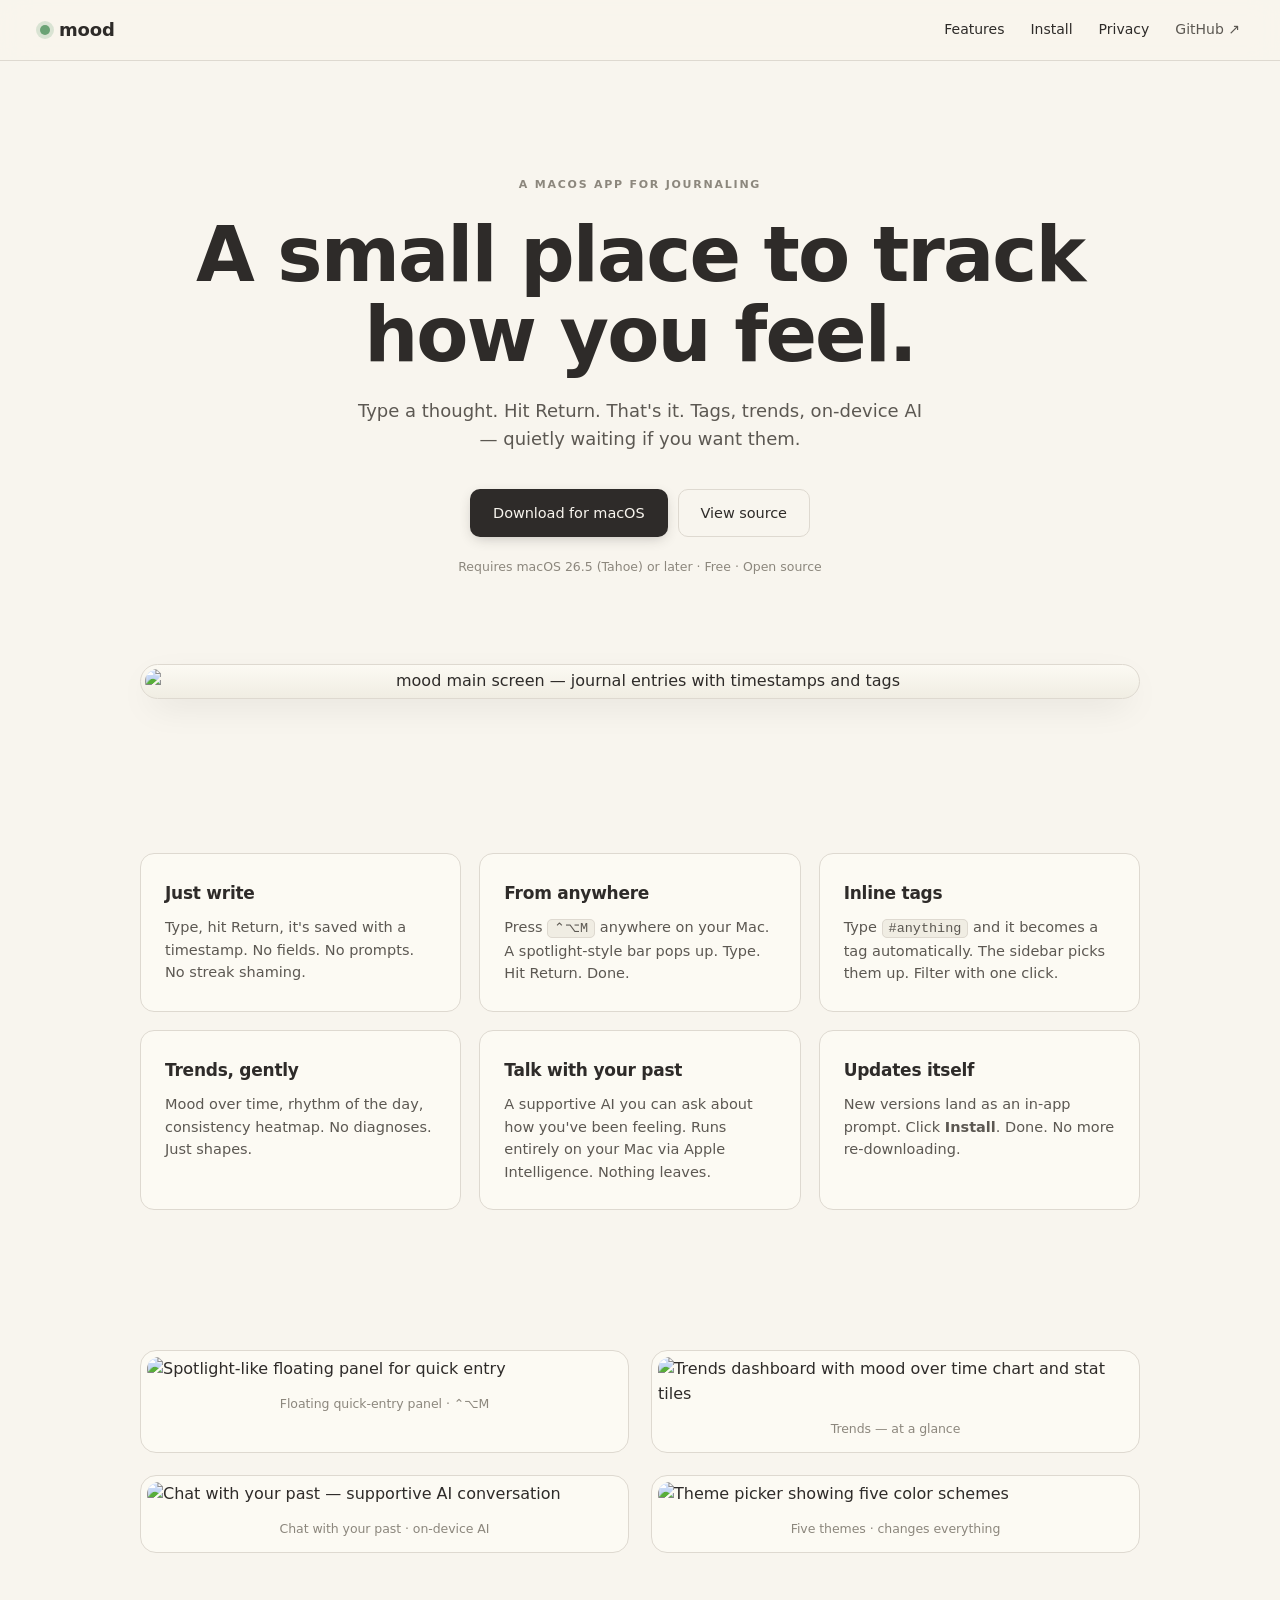
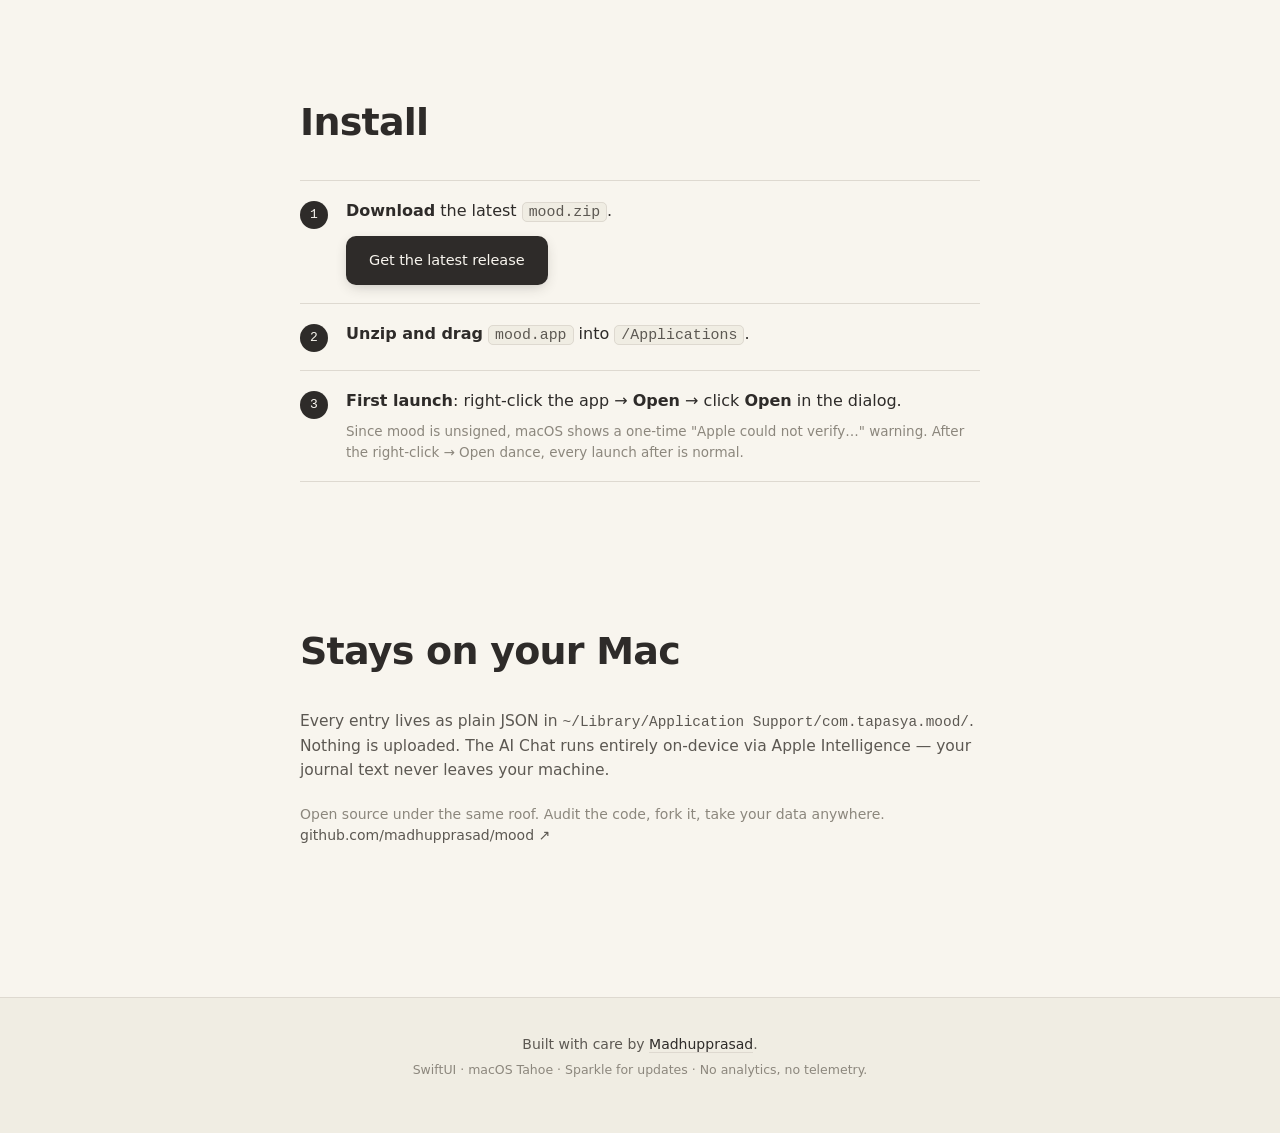
==== docs/index.html @ 751cd0be "Add landing page" ====
<!doctype html>
<html lang="en">
<head>
  <meta charset="utf-8">
  <meta name="viewport" content="width=device-width, initial-scale=1">
  <title>mood — a small place to track how you feel</title>
  <meta name="description" content="mood is a minimal macOS journaling app for tracking how you feel throughout the day. Local-first, on-device AI, free.">
  <meta property="og:title" content="mood — a small place to track how you feel">
  <meta property="og:description" content="A minimal macOS journaling app. Local-first. On-device AI. Free.">
  <meta property="og:image" content="https://github.com/user-attachments/assets/9bc9c757-22ad-406d-bbd6-2e2a84b8727c">
  <meta property="og:type" content="website">
  <meta name="twitter:card" content="summary_large_image">
  <link rel="stylesheet" href="styles.css">
</head>
<body>

  <nav class="nav">
    <a class="brand" href="#top">
      <span class="dot"></span>
      <span>mood</span>
    </a>
    <div class="nav-links">
      <a href="#features">Features</a>
      <a href="#install">Install</a>
      <a href="#privacy">Privacy</a>
      <a class="ext" href="https://github.com/madhupprasad/mood" target="_blank" rel="noopener">GitHub ↗</a>
    </div>
  </nav>

  <header class="hero" id="top">
    <p class="kicker">A macOS app for journaling</p>
    <h1>A small place to track <br>how you feel.</h1>
    <p class="sub">Type a thought. Hit Return. That's it. Tags, trends, on-device AI — quietly waiting if you want them.</p>
    <div class="cta">
      <a class="btn primary" href="https://github.com/madhupprasad/mood/releases/latest">
        Download for macOS
      </a>
      <a class="btn ghost" href="https://github.com/madhupprasad/mood" target="_blank" rel="noopener">View source</a>
    </div>
    <p class="meta">Requires macOS 26.5 (Tahoe) or later · Free · Open source</p>
    <div class="screenshot-frame">
      <img src="https://github.com/user-attachments/assets/9bc9c757-22ad-406d-bbd6-2e2a84b8727c"
           alt="mood main screen — journal entries with timestamps and tags"
           loading="eager">
    </div>
  </header>

  <section class="features" id="features">
    <div class="feature">
      <h3>Just write</h3>
      <p>Type, hit Return, it's saved with a timestamp. No fields. No prompts. No streak shaming.</p>
    </div>
    <div class="feature">
      <h3>From anywhere</h3>
      <p>Press <kbd>⌃⌥M</kbd> anywhere on your Mac. A spotlight-style bar pops up. Type. Hit Return. Done.</p>
    </div>
    <div class="feature">
      <h3>Inline tags</h3>
      <p>Type <code>#anything</code> and it becomes a tag automatically. The sidebar picks them up. Filter with one click.</p>
    </div>
    <div class="feature">
      <h3>Trends, gently</h3>
      <p>Mood over time, rhythm of the day, consistency heatmap. No diagnoses. Just shapes.</p>
    </div>
    <div class="feature">
      <h3>Talk with your past</h3>
      <p>A supportive AI you can ask about how you've been feeling. Runs entirely on your Mac via Apple Intelligence. Nothing leaves.</p>
    </div>
    <div class="feature">
      <h3>Updates itself</h3>
      <p>New versions land as an in-app prompt. Click <b>Install</b>. Done. No more re-downloading.</p>
    </div>
  </section>

  <section class="strip">
    <div class="strip-grid">
      <figure>
        <img src="https://github.com/user-attachments/assets/cf8cca50-0cc0-4e4c-a2ce-c058b62130ec"
             alt="Spotlight-like floating panel for quick entry" loading="lazy">
        <figcaption>Floating quick-entry panel · ⌃⌥M</figcaption>
      </figure>
      <figure>
        <img src="https://github.com/user-attachments/assets/01b8351a-07fb-4dc4-9ec0-82023cc79d03"
             alt="Trends dashboard with mood over time chart and stat tiles" loading="lazy">
        <figcaption>Trends — at a glance</figcaption>
      </figure>
      <figure>
        <img src="https://github.com/user-attachments/assets/ebc0a75a-28c4-4a3e-a9ad-85209909e84d"
             alt="Chat with your past — supportive AI conversation" loading="lazy">
        <figcaption>Chat with your past · on-device AI</figcaption>
      </figure>
      <figure>
        <img src="https://github.com/user-attachments/assets/428a1057-826a-4275-ab54-0ecfeb3aaaad"
             alt="Theme picker showing five color schemes" loading="lazy">
        <figcaption>Five themes · changes everything</figcaption>
      </figure>
    </div>
  </section>

  <section class="install" id="install">
    <h2>Install</h2>
    <ol>
      <li>
        <span class="num">1</span>
        <div>
          <p><b>Download</b> the latest <code>mood.zip</code>.</p>
          <a class="btn primary" href="https://github.com/madhupprasad/mood/releases/latest">Get the latest release</a>
        </div>
      </li>
      <li>
        <span class="num">2</span>
        <div>
          <p><b>Unzip and drag</b> <code>mood.app</code> into <code>/Applications</code>.</p>
        </div>
      </li>
      <li>
        <span class="num">3</span>
        <div>
          <p><b>First launch</b>: right-click the app → <b>Open</b> → click <b>Open</b> in the dialog.</p>
          <p class="hint">
            Since mood is unsigned, macOS shows a one-time "Apple could not verify…" warning. After the right-click → Open dance, every launch after is normal.
          </p>
        </div>
      </li>
    </ol>
  </section>

  <section class="privacy" id="privacy">
    <h2>Stays on your Mac</h2>
    <p>
      Every entry lives as plain JSON in <code>~/Library/Application Support/com.tapasya.mood/</code>.
      Nothing is uploaded. The AI Chat runs entirely on-device via Apple Intelligence — your journal text never leaves your machine.
    </p>
    <p class="aside">
      Open source under the same roof. Audit the code, fork it, take your data anywhere. <a href="https://github.com/madhupprasad/mood" target="_blank" rel="noopener">github.com/madhupprasad/mood ↗</a>
    </p>
  </section>

  <footer>
    <p>Built with care by <a href="https://github.com/madhupprasad" target="_blank" rel="noopener">Madhupprasad</a>.</p>
    <p class="small">SwiftUI · macOS Tahoe · Sparkle for updates · No analytics, no telemetry.</p>
  </footer>

</body>
</html>
---- docs/styles.css ----
/* ─── tokens ─────────────────────────────────────────────── */

:root {
  --bg:        #F8F5EE;
  --bg-soft:   #F0EDE3;
  --card:      #FCFAF3;
  --line:      #DED9D0;
  --text:      #2E2B29;
  --text-mid:  #5C5852;
  --text-dim:  #8C877D;
  --accent:    #6BA275;
  --accent-2:  #87B68F;
  --shadow:    0 12px 36px -12px rgba(0, 0, 0, 0.18);

  --max:       1080px;
  --rad:       14px;
  --rad-sm:     8px;
  --space:     clamp(16px, 3vw, 24px);

  --font:      ui-sans-serif, -apple-system, BlinkMacSystemFont, "SF Pro Text", "Helvetica Neue", system-ui, sans-serif;
  --mono:      ui-monospace, "SF Mono", "JetBrains Mono", Menlo, monospace;
}

@media (prefers-color-scheme: dark) {
  :root {
    --bg:        #161617;
    --bg-soft:   #1A1A1C;
    --card:      #1E1E21;
    --line:      rgba(255,255,255,0.08);
    --text:      #EDEDEB;
    --text-mid:  #B6B6B2;
    --text-dim:  #7A7A77;
    --accent:    #87B68F;
    --accent-2:  #A6CCAD;
    --shadow:    0 16px 48px -16px rgba(0,0,0,0.55);
  }
}

/* ─── base ───────────────────────────────────────────────── */

* { box-sizing: border-box; }
html { scroll-behavior: smooth; }
body {
  margin: 0;
  background: var(--bg);
  color: var(--text);
  font: 16px/1.55 var(--font);
  -webkit-font-smoothing: antialiased;
  text-rendering: optimizeLegibility;
}

a { color: var(--text); text-decoration: none; }
a:hover { color: var(--accent); }

code, kbd {
  font-family: var(--mono);
  font-size: 0.93em;
  background: var(--bg-soft);
  border: 1px solid var(--line);
  padding: 1px 6px;
  border-radius: 5px;
  color: var(--text-mid);
}
kbd { font-weight: 500; }

/* ─── nav ────────────────────────────────────────────────── */

.nav {
  position: sticky; top: 0; z-index: 10;
  display: flex; justify-content: space-between; align-items: center;
  padding: 16px clamp(20px, 5vw, 40px);
  background: rgba(248, 245, 238, 0.85);
  -webkit-backdrop-filter: saturate(180%) blur(14px);
  backdrop-filter: saturate(180%) blur(14px);
  border-bottom: 1px solid var(--line);
}
@media (prefers-color-scheme: dark) {
  .nav { background: rgba(22, 22, 23, 0.78); }
}

.brand {
  display: inline-flex; align-items: center; gap: 9px;
  font-weight: 600; font-size: 18px; letter-spacing: -0.01em;
}
.brand .dot {
  width: 10px; height: 10px; border-radius: 999px;
  background: var(--accent);
  box-shadow: 0 0 0 4px color-mix(in srgb, var(--accent) 22%, transparent);
}

.nav-links { display: flex; gap: clamp(14px, 2.5vw, 26px); font-size: 14px; color: var(--text-mid); }
.nav-links a:hover { color: var(--text); }
.nav-links .ext { color: var(--text-mid); }

@media (max-width: 540px) {
  .nav-links a:not(.ext) { display: none; }
}

/* ─── hero ───────────────────────────────────────────────── */

.hero {
  max-width: var(--max);
  margin: 0 auto;
  padding: clamp(56px, 9vw, 120px) clamp(20px, 5vw, 40px) 0;
  text-align: center;
}

.kicker {
  margin: 0 0 22px;
  text-transform: uppercase;
  letter-spacing: 0.16em;
  font-size: 11px;
  color: var(--text-dim);
  font-weight: 600;
}

.hero h1 {
  margin: 0;
  font-size: clamp(40px, 7vw, 76px);
  line-height: 1.05;
  letter-spacing: -0.025em;
  font-weight: 600;
  color: var(--text);
}

.hero .sub {
  max-width: 580px;
  margin: 22px auto 0;
  color: var(--text-mid);
  font-size: clamp(15px, 1.6vw, 18px);
  line-height: 1.55;
}

.cta {
  margin: 36px auto 14px;
  display: inline-flex; gap: 10px;
  flex-wrap: wrap;
  justify-content: center;
}

.btn {
  display: inline-flex; align-items: center; justify-content: center;
  padding: 12px 22px;
  border-radius: 10px;
  font-weight: 500;
  font-size: 14.5px;
  letter-spacing: -0.005em;
  transition: transform 0.12s ease, box-shadow 0.18s ease, background 0.18s ease, color 0.18s ease;
  border: 1px solid transparent;
}
.btn:hover { transform: translateY(-1px); }
.btn:active { transform: translateY(0); }

.btn.primary {
  background: var(--text);
  color: var(--bg);
  box-shadow: 0 4px 14px -4px color-mix(in srgb, var(--text) 30%, transparent);
}
.btn.primary:hover {
  background: var(--accent);
  color: #fff;
}
.btn.ghost {
  background: transparent;
  color: var(--text);
  border-color: var(--line);
}
.btn.ghost:hover { background: var(--card); border-color: var(--text-dim); }

.meta { color: var(--text-dim); font-size: 12.5px; margin: 6px 0 0; }

/* main screenshot */
.screenshot-frame {
  margin: clamp(48px, 7vw, 88px) auto 0;
  border-radius: 18px;
  padding: 4px;
  background: linear-gradient(180deg, var(--card), var(--bg-soft));
  border: 1px solid var(--line);
  box-shadow: var(--shadow);
  max-width: 100%;
}
.screenshot-frame img {
  display: block;
  width: 100%;
  border-radius: 14px;
}

/* ─── features grid ──────────────────────────────────────── */

.features {
  max-width: var(--max);
  margin: clamp(88px, 12vw, 160px) auto 0;
  padding: 0 clamp(20px, 5vw, 40px);
  display: grid;
  grid-template-columns: repeat(auto-fit, minmax(260px, 1fr));
  gap: 18px;
}

.feature {
  padding: 26px 24px;
  border-radius: var(--rad);
  background: var(--card);
  border: 1px solid var(--line);
  transition: transform 0.18s ease, box-shadow 0.18s ease;
}
.feature:hover {
  transform: translateY(-2px);
  box-shadow: 0 12px 28px -16px rgba(0,0,0,0.12);
}
.feature h3 {
  margin: 0 0 10px;
  font-size: 17px;
  letter-spacing: -0.015em;
  font-weight: 600;
}
.feature p {
  margin: 0;
  color: var(--text-mid);
  font-size: 14.5px;
}

/* ─── screenshot strip ───────────────────────────────────── */

.strip {
  max-width: var(--max);
  margin: clamp(80px, 11vw, 140px) auto 0;
  padding: 0 clamp(20px, 5vw, 40px);
}

.strip-grid {
  display: grid;
  grid-template-columns: repeat(auto-fit, minmax(380px, 1fr));
  gap: 22px;
}

.strip figure {
  margin: 0;
  padding: 6px;
  border-radius: 16px;
  background: var(--card);
  border: 1px solid var(--line);
}
.strip img {
  display: block;
  width: 100%;
  border-radius: 12px;
  object-fit: cover;
}
.strip figcaption {
  text-align: center;
  margin: 12px 0 8px;
  font-size: 12.5px;
  color: var(--text-dim);
  letter-spacing: -0.005em;
}

/* ─── install ────────────────────────────────────────────── */

.install, .privacy {
  max-width: 760px;
  margin: clamp(88px, 12vw, 140px) auto 0;
  padding: 0 clamp(20px, 5vw, 40px);
}

.install h2, .privacy h2 {
  margin: 0 0 28px;
  font-size: clamp(28px, 4vw, 38px);
  letter-spacing: -0.02em;
  font-weight: 600;
}

.install ol {
  margin: 0; padding: 0; list-style: none;
}
.install li {
  display: flex; gap: 18px;
  padding: 18px 0;
  border-top: 1px solid var(--line);
}
.install li:last-child { border-bottom: 1px solid var(--line); }

.install .num {
  flex-shrink: 0;
  width: 28px; height: 28px;
  border-radius: 999px;
  background: var(--text);
  color: var(--bg);
  font-family: var(--mono);
  font-size: 13px;
  display: inline-flex; align-items: center; justify-content: center;
  margin-top: 2px;
}

.install li p { margin: 0; }
.install li p + p { margin-top: 8px; }
.install .btn { margin-top: 12px; }
.install .hint {
  color: var(--text-dim);
  font-size: 13.5px;
}

/* ─── privacy ────────────────────────────────────────────── */

.privacy p { color: var(--text-mid); font-size: 15.5px; }
.privacy code {
  background: transparent;
  border: none;
  padding: 0;
  color: var(--text-mid);
}
.privacy .aside {
  font-size: 14px;
  color: var(--text-dim);
  margin-top: 22px;
}
.privacy .aside a { color: var(--text-mid); }
.privacy .aside a:hover { color: var(--accent); }

/* ─── footer ─────────────────────────────────────────────── */

footer {
  margin-top: clamp(96px, 13vw, 150px);
  padding: 36px clamp(20px, 5vw, 40px) 56px;
  text-align: center;
  border-top: 1px solid var(--line);
  background: var(--bg-soft);
}
footer p { margin: 0; color: var(--text-mid); font-size: 14px; }
footer .small { color: var(--text-dim); font-size: 12.5px; margin-top: 4px; }
footer a { color: var(--text); border-bottom: 1px solid var(--line); }
footer a:hover { color: var(--accent); border-bottom-color: var(--accent); }
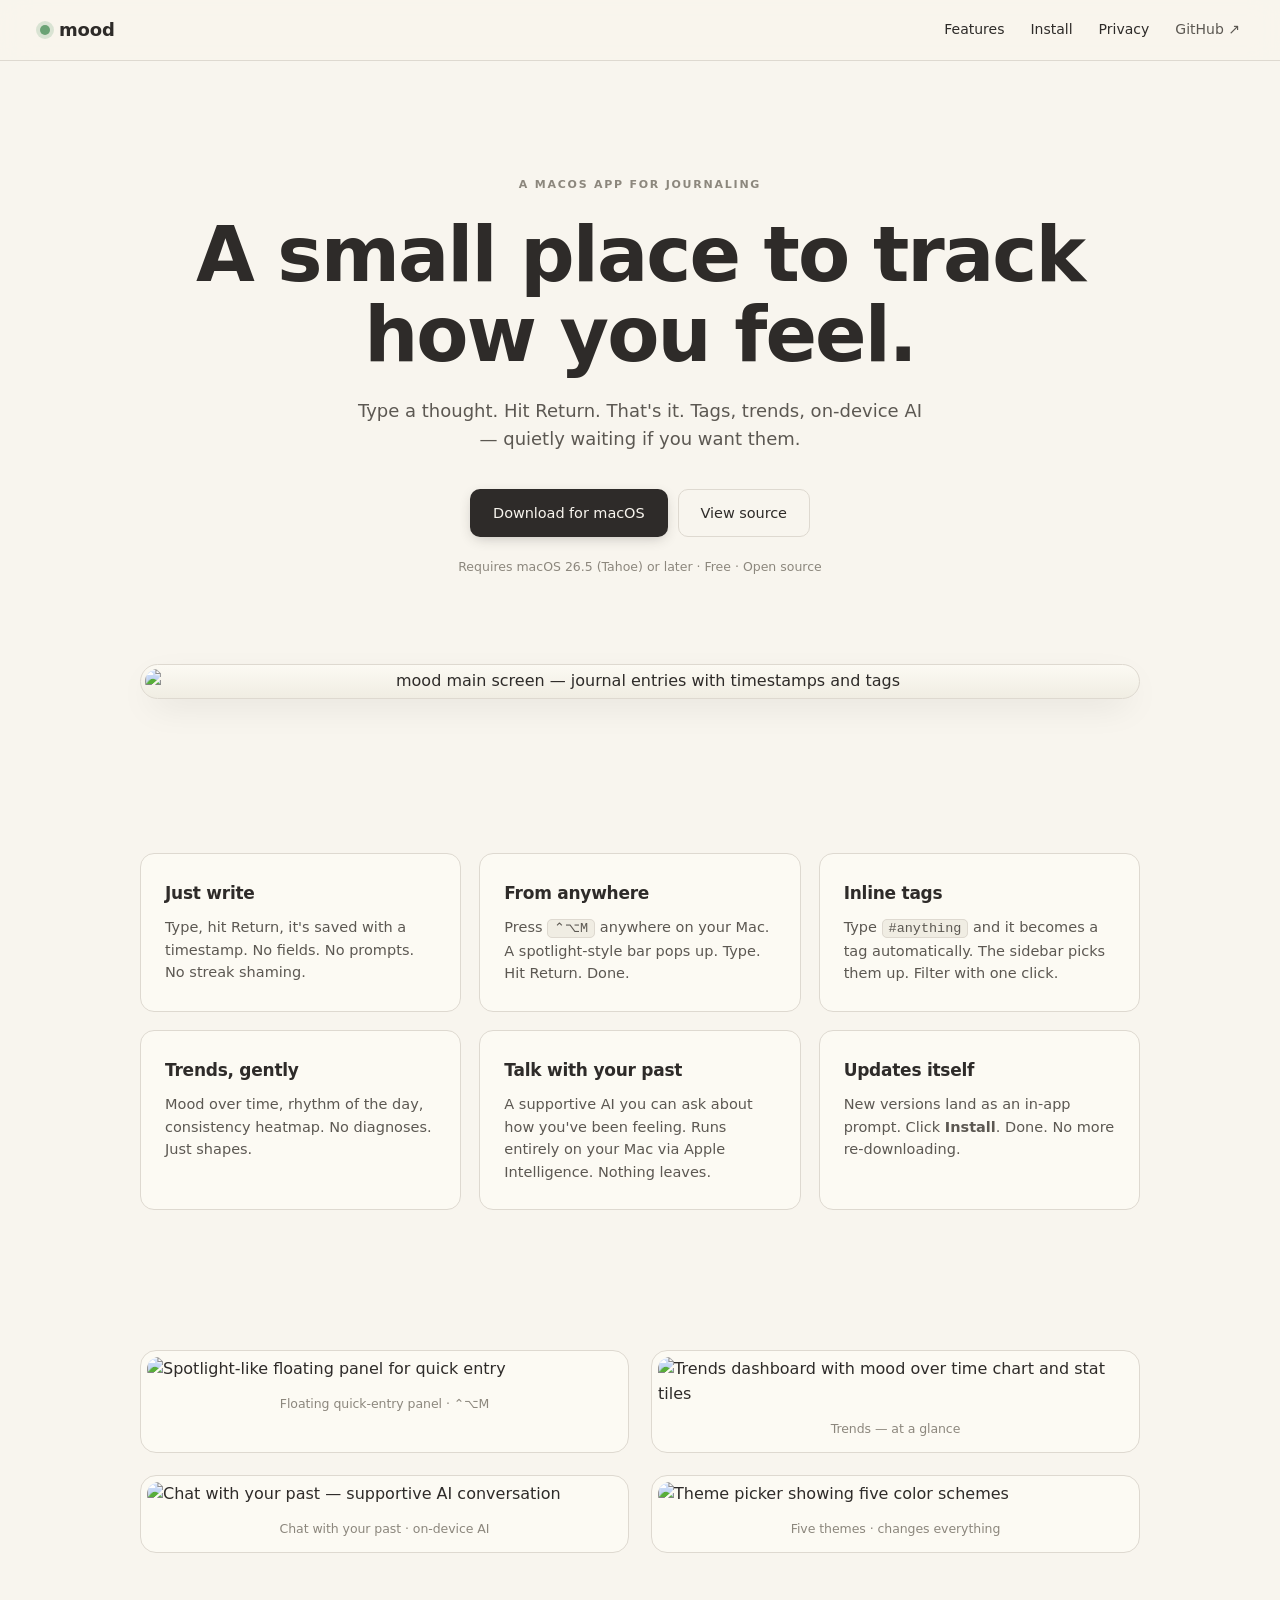
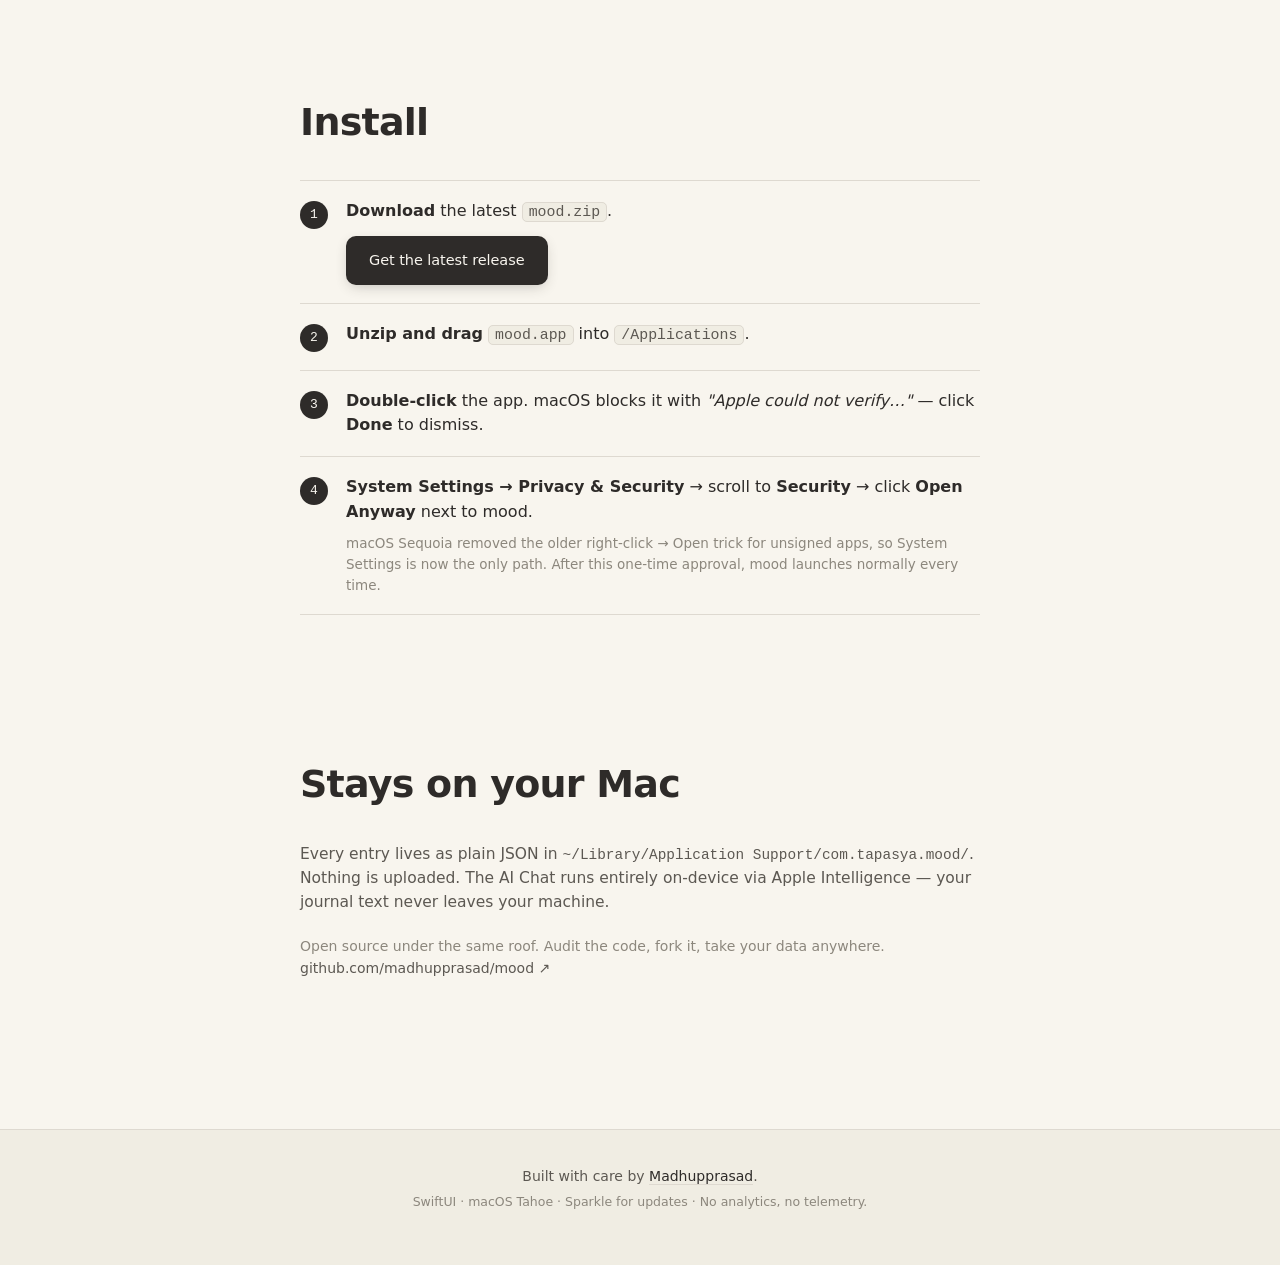
==== commit 992d8a0f: "update" ====
--- a/docs/index.html
+++ b/docs/index.html
@@ -116,9 +116,15 @@
       <li>
         <span class="num">3</span>
         <div>
-          <p><b>First launch</b>: right-click the app → <b>Open</b> → click <b>Open</b> in the dialog.</p>
+          <p><b>Double-click</b> the app. macOS blocks it with <i>"Apple could not verify…"</i> — click <b>Done</b> to dismiss.</p>
+        </div>
+      </li>
+      <li>
+        <span class="num">4</span>
+        <div>
+          <p><b>System Settings → Privacy &amp; Security</b> → scroll to <b>Security</b> → click <b>Open Anyway</b> next to mood.</p>
           <p class="hint">
-            Since mood is unsigned, macOS shows a one-time "Apple could not verify…" warning. After the right-click → Open dance, every launch after is normal.
+            macOS Sequoia removed the older right-click → Open trick for unsigned apps, so System Settings is now the only path. After this one-time approval, mood launches normally every time.
           </p>
         </div>
       </li>
